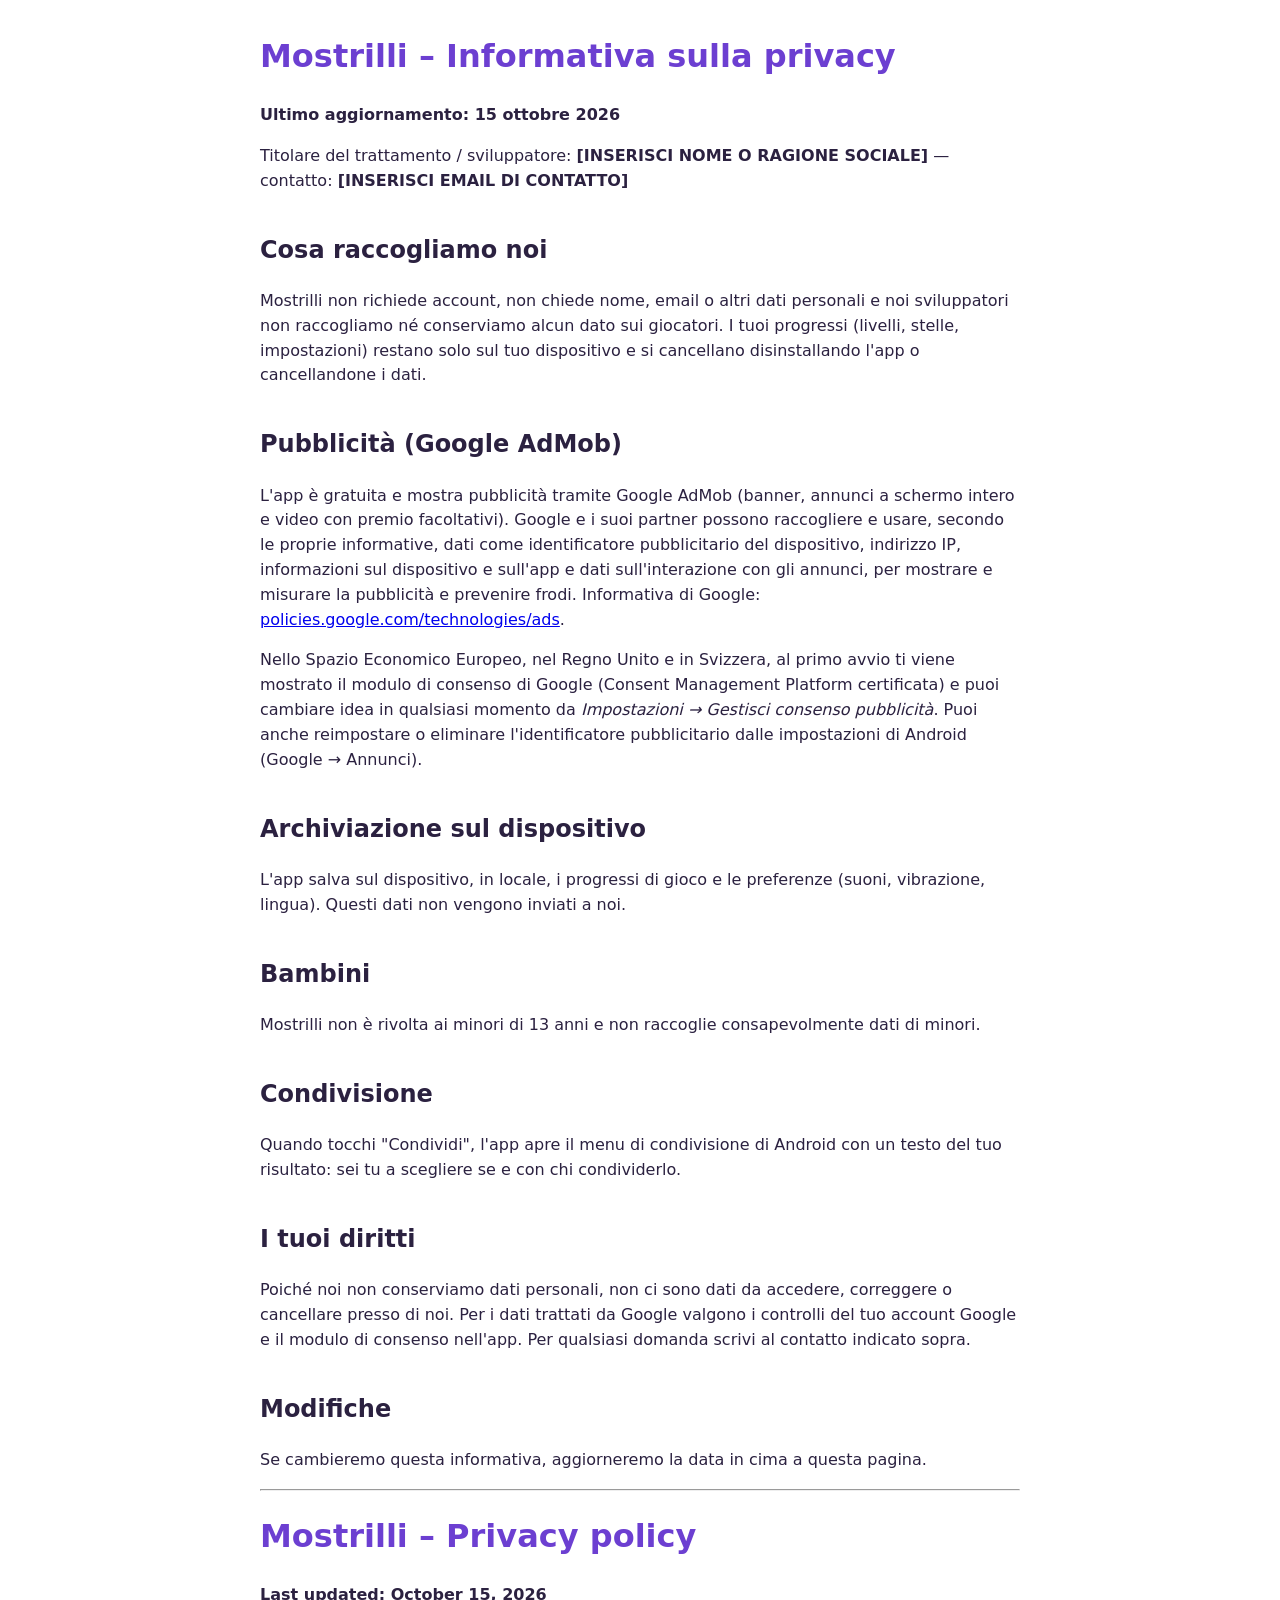
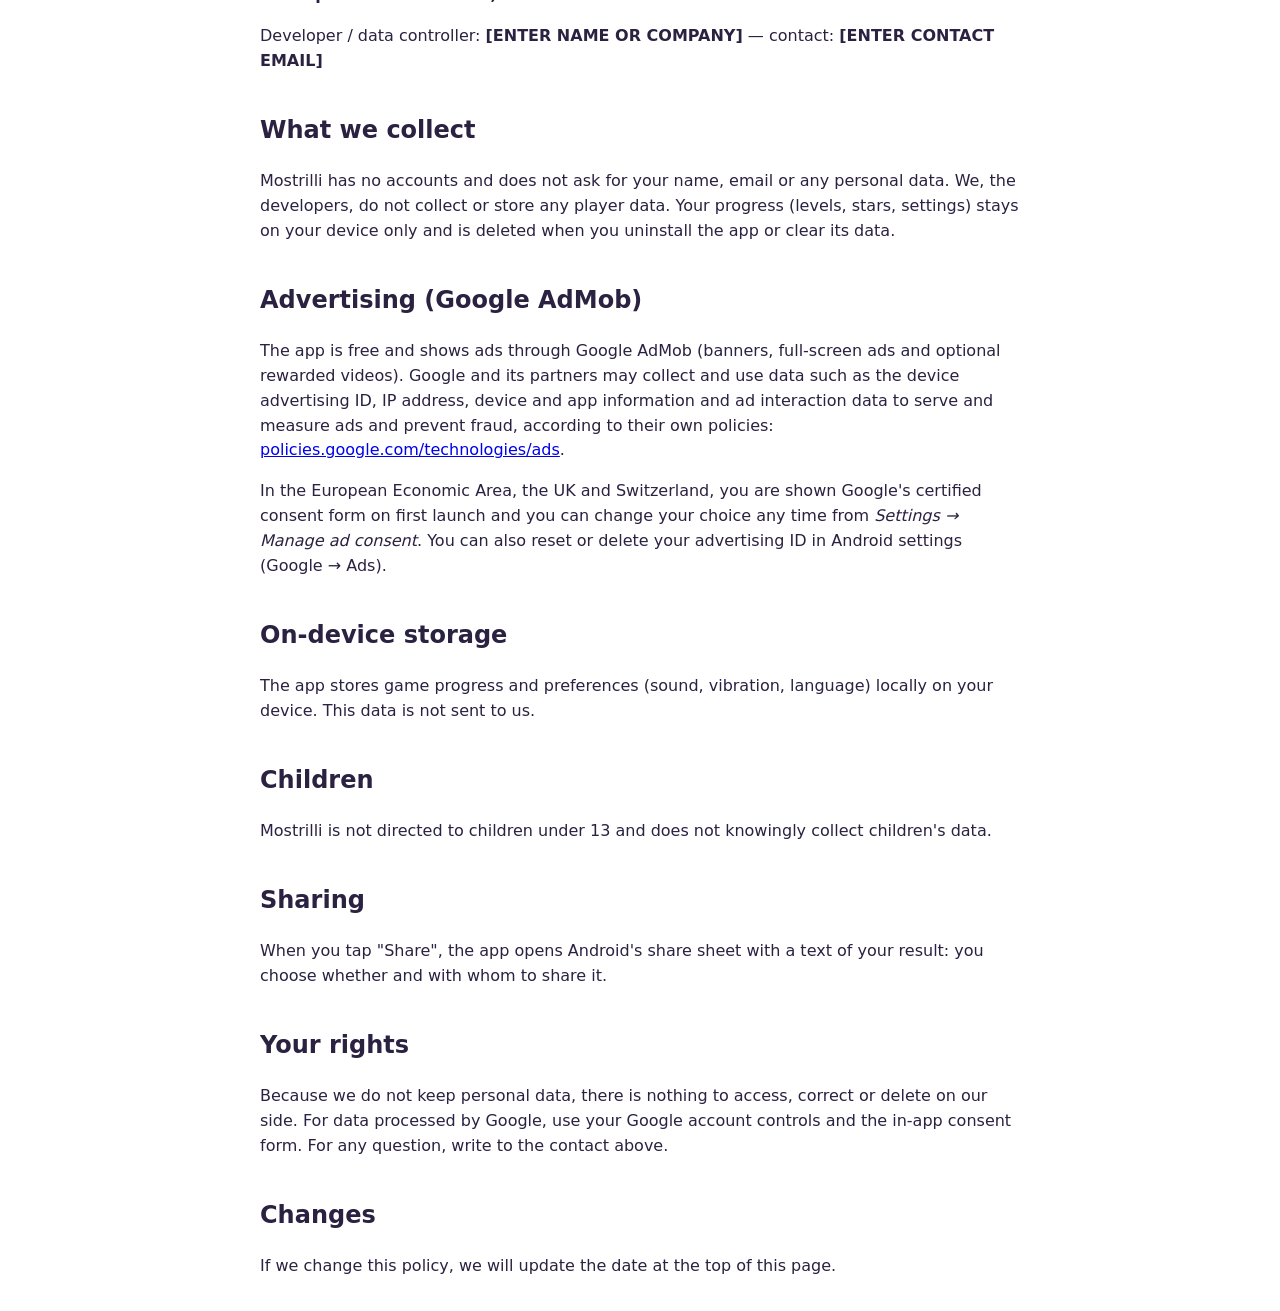
==== docs/privacy.html @ 2adb539b "Mostrilli: gioco di logica con mostriciattoli originali, progetto Android e build su GitHub - Gioco " ====
<!doctype html>
<html lang="it">
<head>
<meta charset="utf-8">
<meta name="viewport" content="width=device-width, initial-scale=1">
<title>Mostrilli – Informativa sulla privacy / Privacy policy</title>
<style>
  body { font-family: system-ui, -apple-system, "Segoe UI", Roboto, sans-serif; max-width: 760px; margin: 32px auto; padding: 0 18px; line-height: 1.55; color: #2b2140; }
  h1 { color: #6c3fd1; } h2 { margin-top: 1.6em; }
  .box { background: #f4eefc; border-radius: 12px; padding: 12px 16px; }
</style>
</head>
<body>
<h1>Mostrilli – Informativa sulla privacy</h1>
<p><b>Ultimo aggiornamento: 15 ottobre 2026</b></p>
<p>Titolare del trattamento / sviluppatore: <b>[INSERISCI NOME O RAGIONE SOCIALE]</b> — contatto: <b>[INSERISCI EMAIL DI CONTATTO]</b></p>

<h2>Cosa raccogliamo noi</h2>
<p>Mostrilli non richiede account, non chiede nome, email o altri dati personali e noi sviluppatori non raccogliamo né conserviamo alcun dato sui giocatori. I tuoi progressi (livelli, stelle, impostazioni) restano solo sul tuo dispositivo e si cancellano disinstallando l'app o cancellandone i dati.</p>

<h2>Pubblicità (Google AdMob)</h2>
<p>L'app è gratuita e mostra pubblicità tramite Google AdMob (banner, annunci a schermo intero e video con premio facoltativi). Google e i suoi partner possono raccogliere e usare, secondo le proprie informative, dati come identificatore pubblicitario del dispositivo, indirizzo IP, informazioni sul dispositivo e sull'app e dati sull'interazione con gli annunci, per mostrare e misurare la pubblicità e prevenire frodi. Informativa di Google: <a href="https://policies.google.com/technologies/ads">policies.google.com/technologies/ads</a>.</p>
<p>Nello Spazio Economico Europeo, nel Regno Unito e in Svizzera, al primo avvio ti viene mostrato il modulo di consenso di Google (Consent Management Platform certificata) e puoi cambiare idea in qualsiasi momento da <i>Impostazioni → Gestisci consenso pubblicità</i>. Puoi anche reimpostare o eliminare l'identificatore pubblicitario dalle impostazioni di Android (Google → Annunci).</p>

<h2>Archiviazione sul dispositivo</h2>
<p>L'app salva sul dispositivo, in locale, i progressi di gioco e le preferenze (suoni, vibrazione, lingua). Questi dati non vengono inviati a noi.</p>

<h2>Bambini</h2>
<p>Mostrilli non è rivolta ai minori di 13 anni e non raccoglie consapevolmente dati di minori.</p>

<h2>Condivisione</h2>
<p>Quando tocchi "Condividi", l'app apre il menu di condivisione di Android con un testo del tuo risultato: sei tu a scegliere se e con chi condividerlo.</p>

<h2>I tuoi diritti</h2>
<p>Poiché noi non conserviamo dati personali, non ci sono dati da accedere, correggere o cancellare presso di noi. Per i dati trattati da Google valgono i controlli del tuo account Google e il modulo di consenso nell'app. Per qualsiasi domanda scrivi al contatto indicato sopra.</p>

<h2>Modifiche</h2>
<p>Se cambieremo questa informativa, aggiorneremo la data in cima a questa pagina.</p>

<hr>

<h1>Mostrilli – Privacy policy</h1>
<p><b>Last updated: October 15, 2026</b></p>
<p>Developer / data controller: <b>[ENTER NAME OR COMPANY]</b> — contact: <b>[ENTER CONTACT EMAIL]</b></p>
<h2>What we collect</h2>
<p>Mostrilli has no accounts and does not ask for your name, email or any personal data. We, the developers, do not collect or store any player data. Your progress (levels, stars, settings) stays on your device only and is deleted when you uninstall the app or clear its data.</p>
<h2>Advertising (Google AdMob)</h2>
<p>The app is free and shows ads through Google AdMob (banners, full-screen ads and optional rewarded videos). Google and its partners may collect and use data such as the device advertising ID, IP address, device and app information and ad interaction data to serve and measure ads and prevent fraud, according to their own policies: <a href="https://policies.google.com/technologies/ads">policies.google.com/technologies/ads</a>.</p>
<p>In the European Economic Area, the UK and Switzerland, you are shown Google's certified consent form on first launch and you can change your choice any time from <i>Settings → Manage ad consent</i>. You can also reset or delete your advertising ID in Android settings (Google → Ads).</p>
<h2>On-device storage</h2>
<p>The app stores game progress and preferences (sound, vibration, language) locally on your device. This data is not sent to us.</p>
<h2>Children</h2>
<p>Mostrilli is not directed to children under 13 and does not knowingly collect children's data.</p>
<h2>Sharing</h2>
<p>When you tap "Share", the app opens Android's share sheet with a text of your result: you choose whether and with whom to share it.</p>
<h2>Your rights</h2>
<p>Because we do not keep personal data, there is nothing to access, correct or delete on our side. For data processed by Google, use your Google account controls and the in-app consent form. For any question, write to the contact above.</p>
<h2>Changes</h2>
<p>If we change this policy, we will update the date at the top of this page.</p>
</body>
</html>
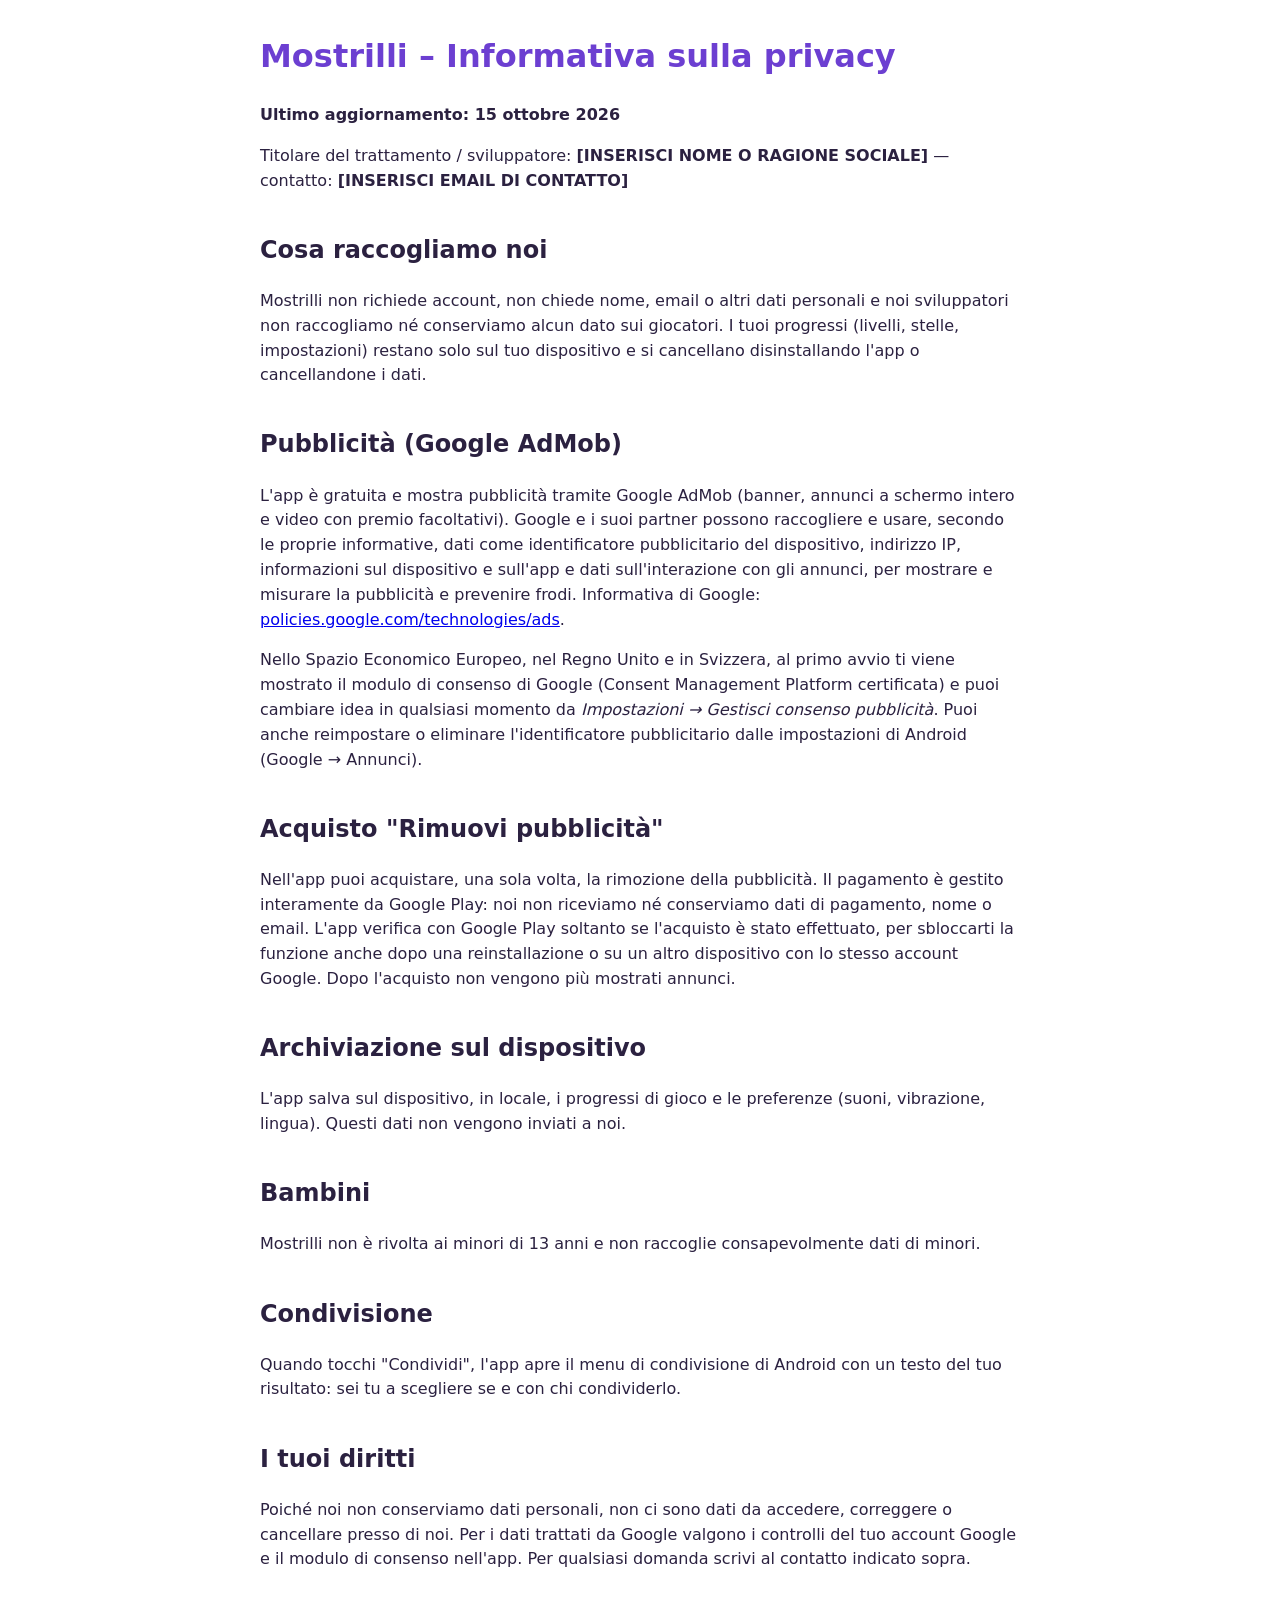
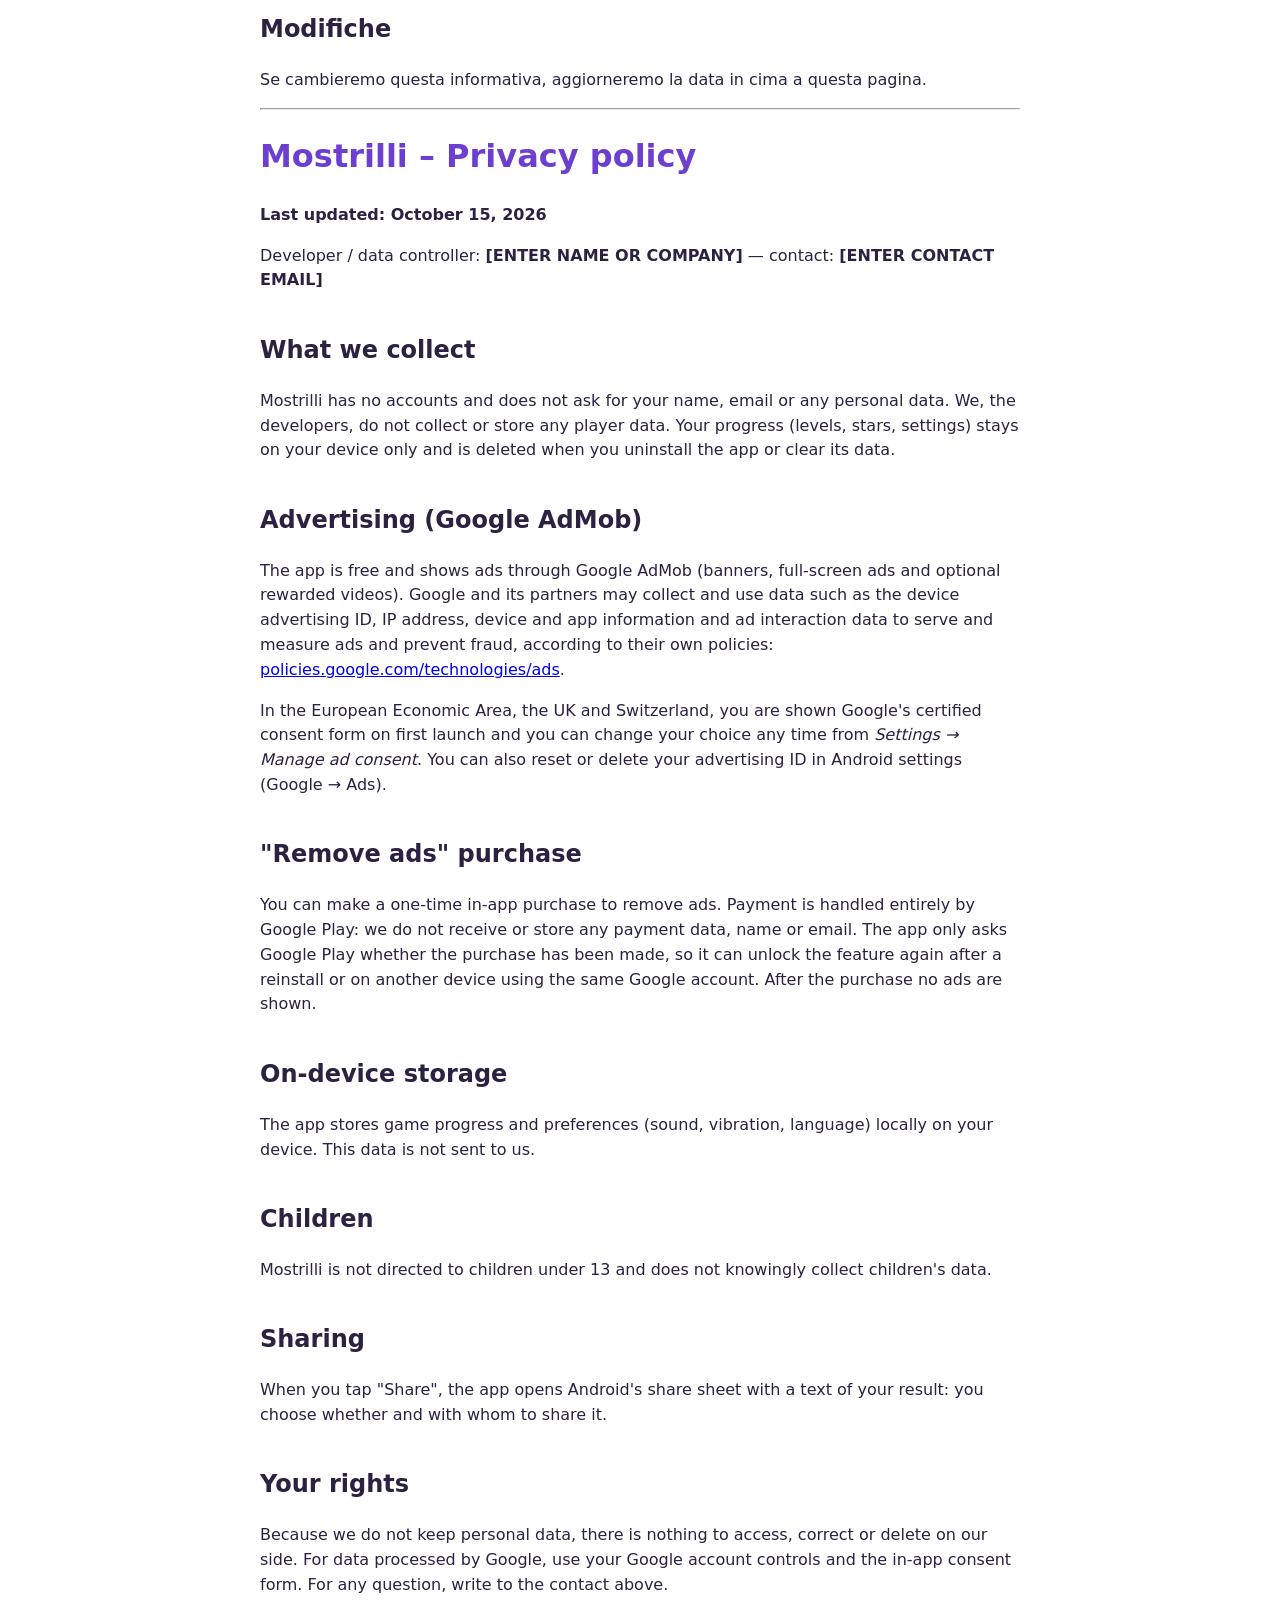
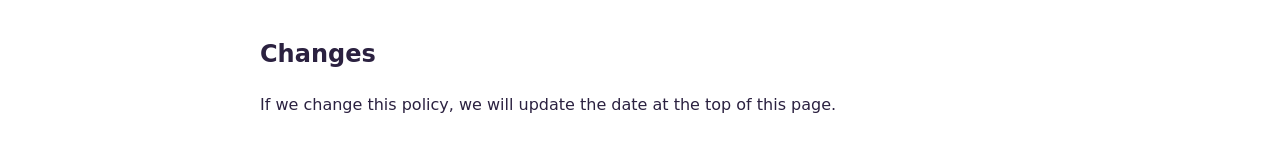
==== commit faf39a9a: "Acquisto una tantum 'Rimuovi pubblicita' (Play Billing) e aggiornamento guida, scheda e privacy Co-A" ====
--- a/docs/privacy.html
+++ b/docs/privacy.html
@@ -21,6 +21,9 @@
 <h2>Pubblicità (Google AdMob)</h2>
 <p>L'app è gratuita e mostra pubblicità tramite Google AdMob (banner, annunci a schermo intero e video con premio facoltativi). Google e i suoi partner possono raccogliere e usare, secondo le proprie informative, dati come identificatore pubblicitario del dispositivo, indirizzo IP, informazioni sul dispositivo e sull'app e dati sull'interazione con gli annunci, per mostrare e misurare la pubblicità e prevenire frodi. Informativa di Google: <a href="https://policies.google.com/technologies/ads">policies.google.com/technologies/ads</a>.</p>
 <p>Nello Spazio Economico Europeo, nel Regno Unito e in Svizzera, al primo avvio ti viene mostrato il modulo di consenso di Google (Consent Management Platform certificata) e puoi cambiare idea in qualsiasi momento da <i>Impostazioni → Gestisci consenso pubblicità</i>. Puoi anche reimpostare o eliminare l'identificatore pubblicitario dalle impostazioni di Android (Google → Annunci).</p>
+
+<h2>Acquisto "Rimuovi pubblicità"</h2>
+<p>Nell'app puoi acquistare, una sola volta, la rimozione della pubblicità. Il pagamento è gestito interamente da Google Play: noi non riceviamo né conserviamo dati di pagamento, nome o email. L'app verifica con Google Play soltanto se l'acquisto è stato effettuato, per sbloccarti la funzione anche dopo una reinstallazione o su un altro dispositivo con lo stesso account Google. Dopo l'acquisto non vengono più mostrati annunci.</p>
 
 <h2>Archiviazione sul dispositivo</h2>
 <p>L'app salva sul dispositivo, in locale, i progressi di gioco e le preferenze (suoni, vibrazione, lingua). Questi dati non vengono inviati a noi.</p>
@@ -47,6 +50,8 @@
 <h2>Advertising (Google AdMob)</h2>
 <p>The app is free and shows ads through Google AdMob (banners, full-screen ads and optional rewarded videos). Google and its partners may collect and use data such as the device advertising ID, IP address, device and app information and ad interaction data to serve and measure ads and prevent fraud, according to their own policies: <a href="https://policies.google.com/technologies/ads">policies.google.com/technologies/ads</a>.</p>
 <p>In the European Economic Area, the UK and Switzerland, you are shown Google's certified consent form on first launch and you can change your choice any time from <i>Settings → Manage ad consent</i>. You can also reset or delete your advertising ID in Android settings (Google → Ads).</p>
+<h2>"Remove ads" purchase</h2>
+<p>You can make a one-time in-app purchase to remove ads. Payment is handled entirely by Google Play: we do not receive or store any payment data, name or email. The app only asks Google Play whether the purchase has been made, so it can unlock the feature again after a reinstall or on another device using the same Google account. After the purchase no ads are shown.</p>
 <h2>On-device storage</h2>
 <p>The app stores game progress and preferences (sound, vibration, language) locally on your device. This data is not sent to us.</p>
 <h2>Children</h2>
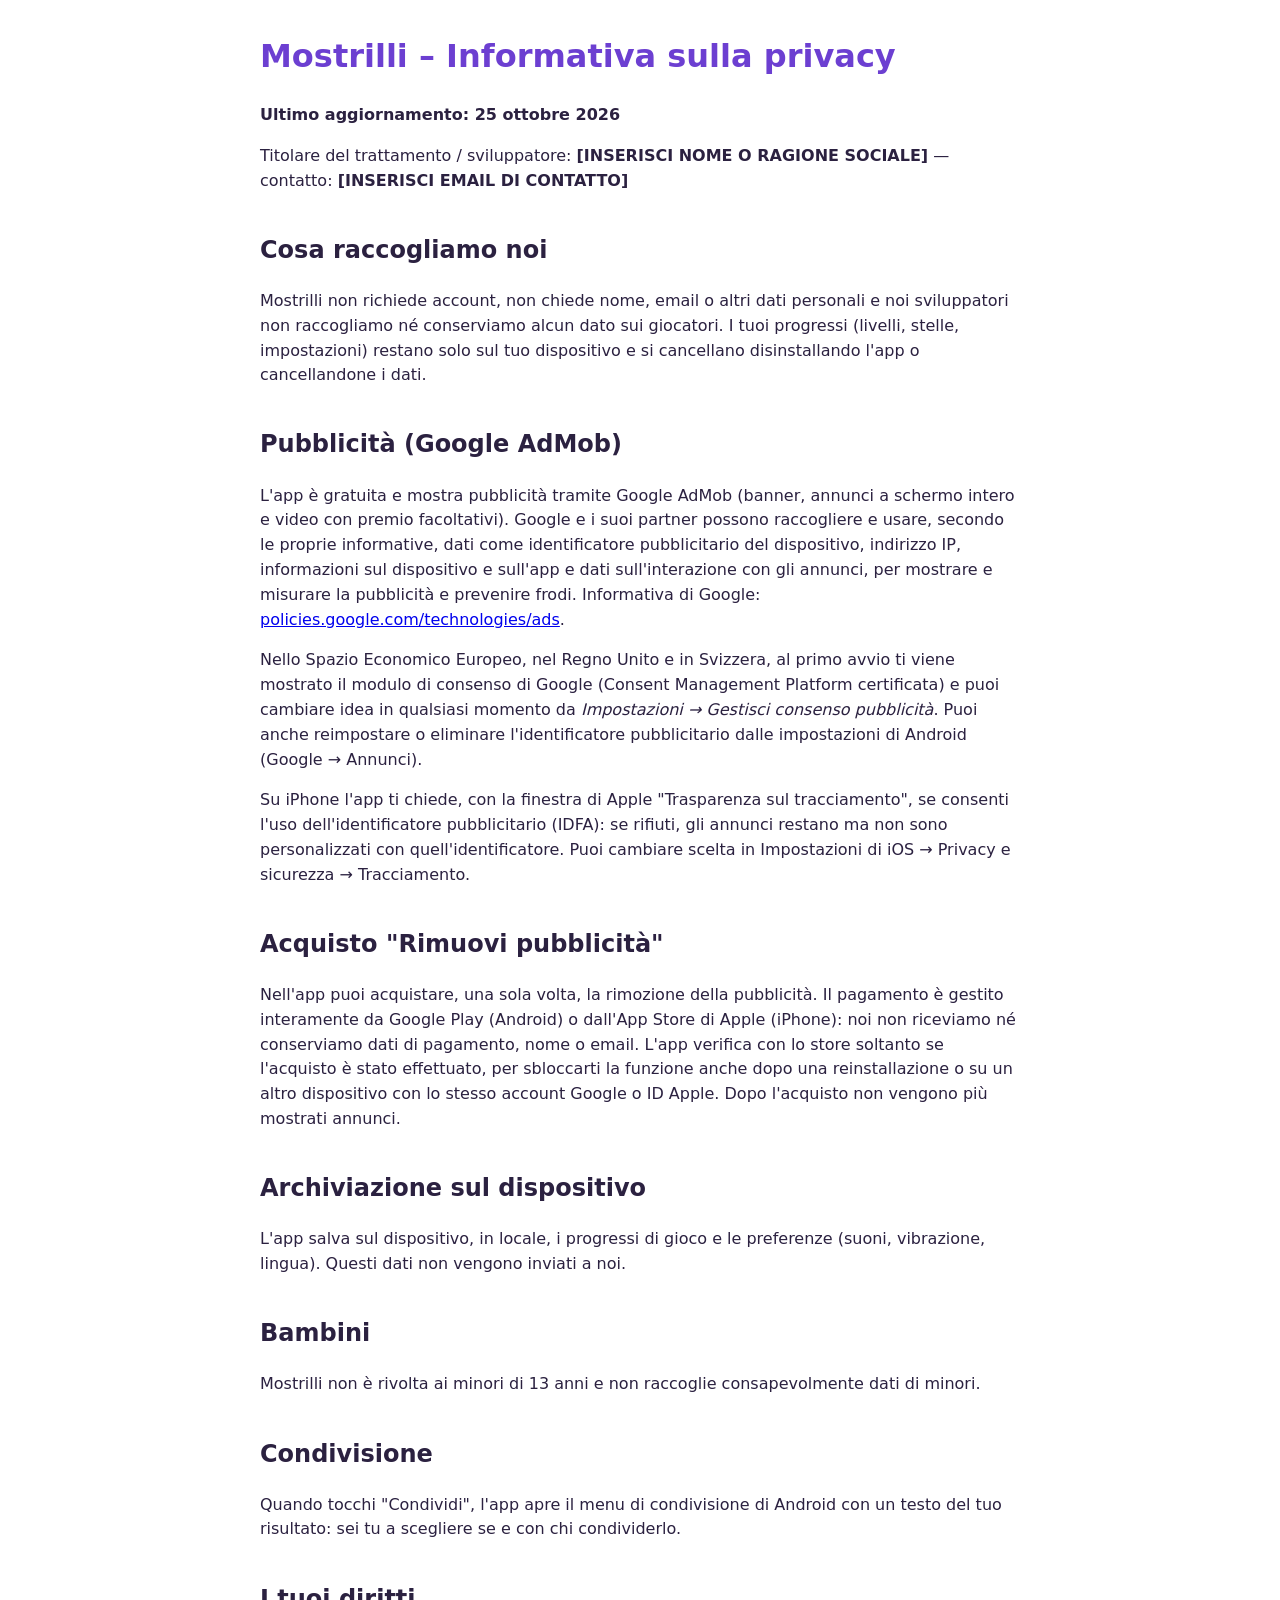
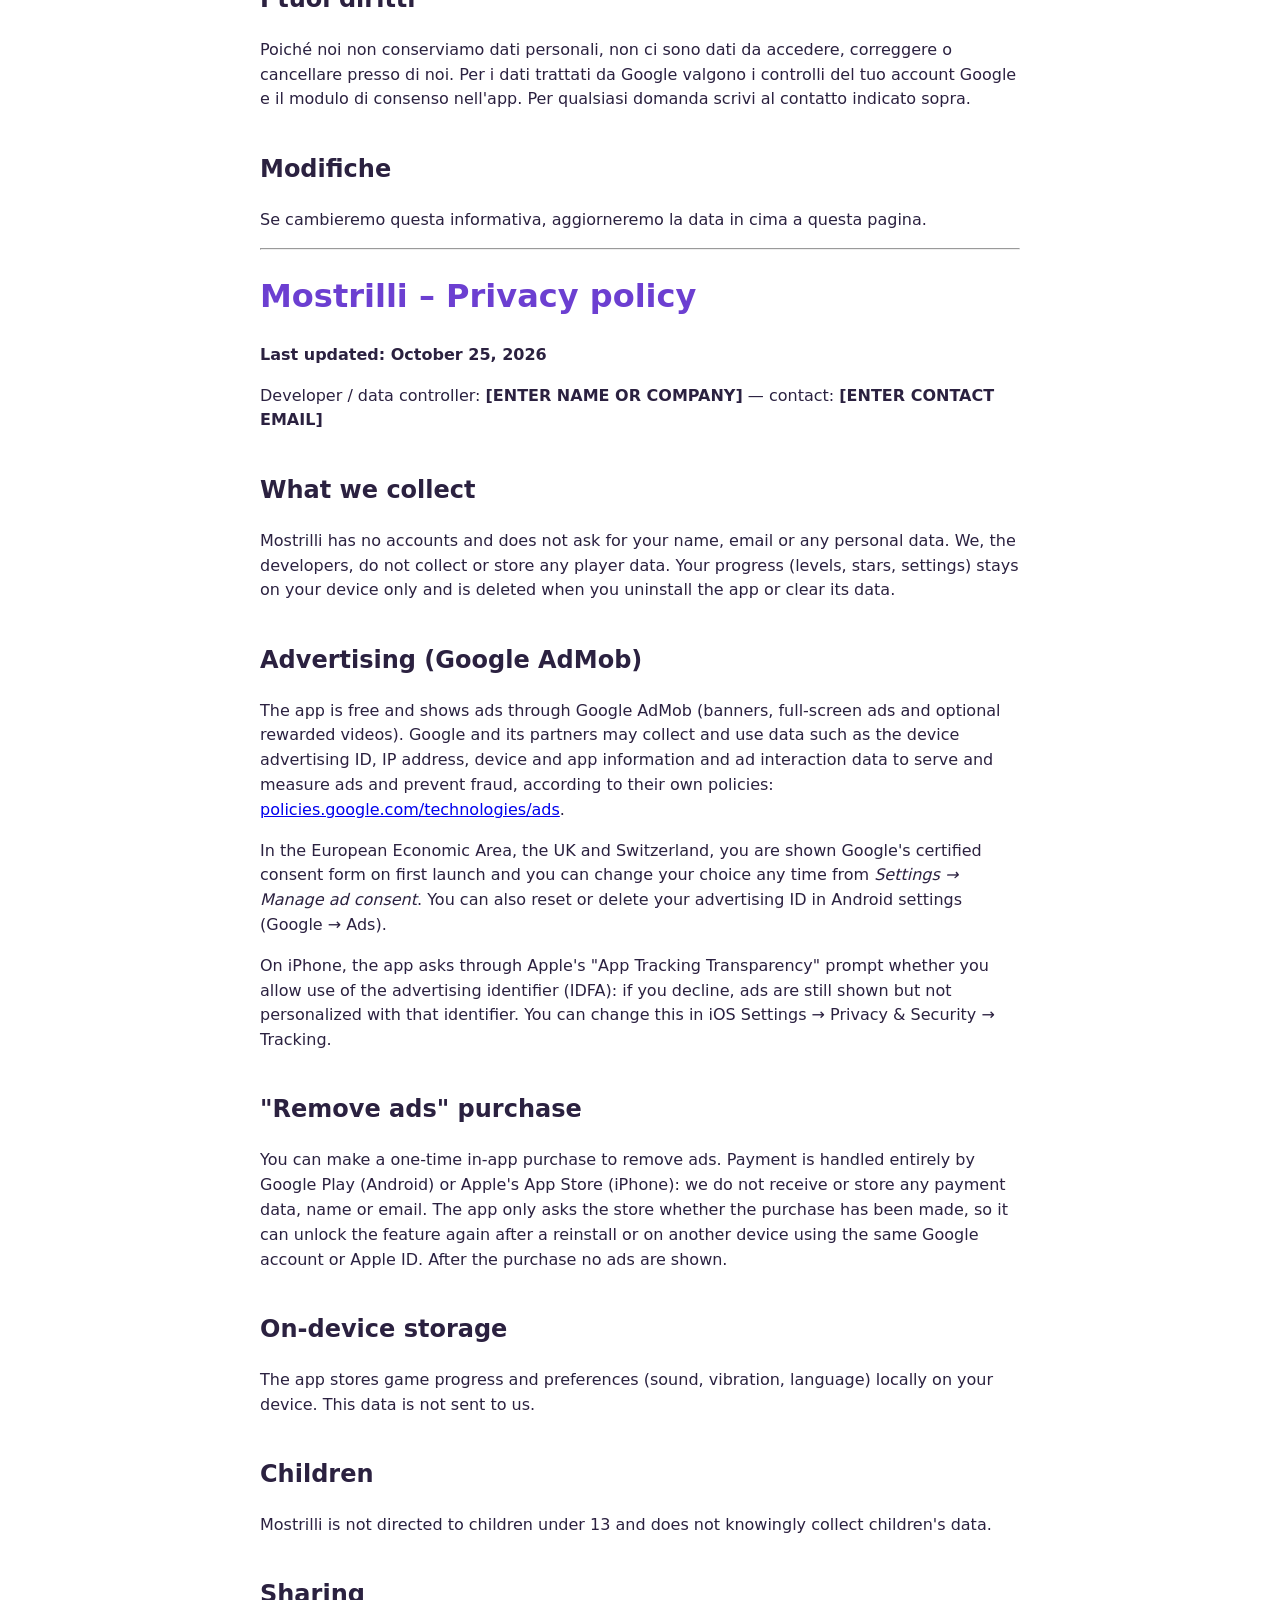
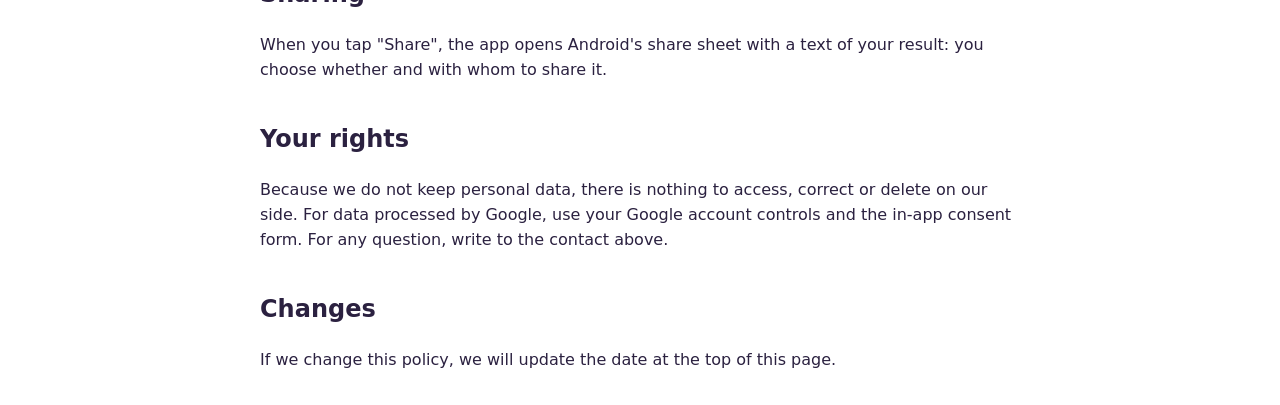
==== commit 94366943: "iOS: guida, scheda App Store, screenshot iPhone, privacy (ATT, App Store) Co-Authored-By: Claude Opu" ====
--- a/docs/privacy.html
+++ b/docs/privacy.html
@@ -12,7 +12,7 @@
 </head>
 <body>
 <h1>Mostrilli – Informativa sulla privacy</h1>
-<p><b>Ultimo aggiornamento: 15 ottobre 2026</b></p>
+<p><b>Ultimo aggiornamento: 25 ottobre 2026</b></p>
 <p>Titolare del trattamento / sviluppatore: <b>[INSERISCI NOME O RAGIONE SOCIALE]</b> — contatto: <b>[INSERISCI EMAIL DI CONTATTO]</b></p>
 
 <h2>Cosa raccogliamo noi</h2>
@@ -21,9 +21,10 @@
 <h2>Pubblicità (Google AdMob)</h2>
 <p>L'app è gratuita e mostra pubblicità tramite Google AdMob (banner, annunci a schermo intero e video con premio facoltativi). Google e i suoi partner possono raccogliere e usare, secondo le proprie informative, dati come identificatore pubblicitario del dispositivo, indirizzo IP, informazioni sul dispositivo e sull'app e dati sull'interazione con gli annunci, per mostrare e misurare la pubblicità e prevenire frodi. Informativa di Google: <a href="https://policies.google.com/technologies/ads">policies.google.com/technologies/ads</a>.</p>
 <p>Nello Spazio Economico Europeo, nel Regno Unito e in Svizzera, al primo avvio ti viene mostrato il modulo di consenso di Google (Consent Management Platform certificata) e puoi cambiare idea in qualsiasi momento da <i>Impostazioni → Gestisci consenso pubblicità</i>. Puoi anche reimpostare o eliminare l'identificatore pubblicitario dalle impostazioni di Android (Google → Annunci).</p>
+<p>Su iPhone l'app ti chiede, con la finestra di Apple "Trasparenza sul tracciamento", se consenti l'uso dell'identificatore pubblicitario (IDFA): se rifiuti, gli annunci restano ma non sono personalizzati con quell'identificatore. Puoi cambiare scelta in Impostazioni di iOS → Privacy e sicurezza → Tracciamento.</p>
 
 <h2>Acquisto "Rimuovi pubblicità"</h2>
-<p>Nell'app puoi acquistare, una sola volta, la rimozione della pubblicità. Il pagamento è gestito interamente da Google Play: noi non riceviamo né conserviamo dati di pagamento, nome o email. L'app verifica con Google Play soltanto se l'acquisto è stato effettuato, per sbloccarti la funzione anche dopo una reinstallazione o su un altro dispositivo con lo stesso account Google. Dopo l'acquisto non vengono più mostrati annunci.</p>
+<p>Nell'app puoi acquistare, una sola volta, la rimozione della pubblicità. Il pagamento è gestito interamente da Google Play (Android) o dall'App Store di Apple (iPhone): noi non riceviamo né conserviamo dati di pagamento, nome o email. L'app verifica con lo store soltanto se l'acquisto è stato effettuato, per sbloccarti la funzione anche dopo una reinstallazione o su un altro dispositivo con lo stesso account Google o ID Apple. Dopo l'acquisto non vengono più mostrati annunci.</p>
 
 <h2>Archiviazione sul dispositivo</h2>
 <p>L'app salva sul dispositivo, in locale, i progressi di gioco e le preferenze (suoni, vibrazione, lingua). Questi dati non vengono inviati a noi.</p>
@@ -43,15 +44,16 @@
 <hr>
 
 <h1>Mostrilli – Privacy policy</h1>
-<p><b>Last updated: October 15, 2026</b></p>
+<p><b>Last updated: October 25, 2026</b></p>
 <p>Developer / data controller: <b>[ENTER NAME OR COMPANY]</b> — contact: <b>[ENTER CONTACT EMAIL]</b></p>
 <h2>What we collect</h2>
 <p>Mostrilli has no accounts and does not ask for your name, email or any personal data. We, the developers, do not collect or store any player data. Your progress (levels, stars, settings) stays on your device only and is deleted when you uninstall the app or clear its data.</p>
 <h2>Advertising (Google AdMob)</h2>
 <p>The app is free and shows ads through Google AdMob (banners, full-screen ads and optional rewarded videos). Google and its partners may collect and use data such as the device advertising ID, IP address, device and app information and ad interaction data to serve and measure ads and prevent fraud, according to their own policies: <a href="https://policies.google.com/technologies/ads">policies.google.com/technologies/ads</a>.</p>
 <p>In the European Economic Area, the UK and Switzerland, you are shown Google's certified consent form on first launch and you can change your choice any time from <i>Settings → Manage ad consent</i>. You can also reset or delete your advertising ID in Android settings (Google → Ads).</p>
+<p>On iPhone, the app asks through Apple's "App Tracking Transparency" prompt whether you allow use of the advertising identifier (IDFA): if you decline, ads are still shown but not personalized with that identifier. You can change this in iOS Settings → Privacy &amp; Security → Tracking.</p>
 <h2>"Remove ads" purchase</h2>
-<p>You can make a one-time in-app purchase to remove ads. Payment is handled entirely by Google Play: we do not receive or store any payment data, name or email. The app only asks Google Play whether the purchase has been made, so it can unlock the feature again after a reinstall or on another device using the same Google account. After the purchase no ads are shown.</p>
+<p>You can make a one-time in-app purchase to remove ads. Payment is handled entirely by Google Play (Android) or Apple's App Store (iPhone): we do not receive or store any payment data, name or email. The app only asks the store whether the purchase has been made, so it can unlock the feature again after a reinstall or on another device using the same Google account or Apple ID. After the purchase no ads are shown.</p>
 <h2>On-device storage</h2>
 <p>The app stores game progress and preferences (sound, vibration, language) locally on your device. This data is not sent to us.</p>
 <h2>Children</h2>
